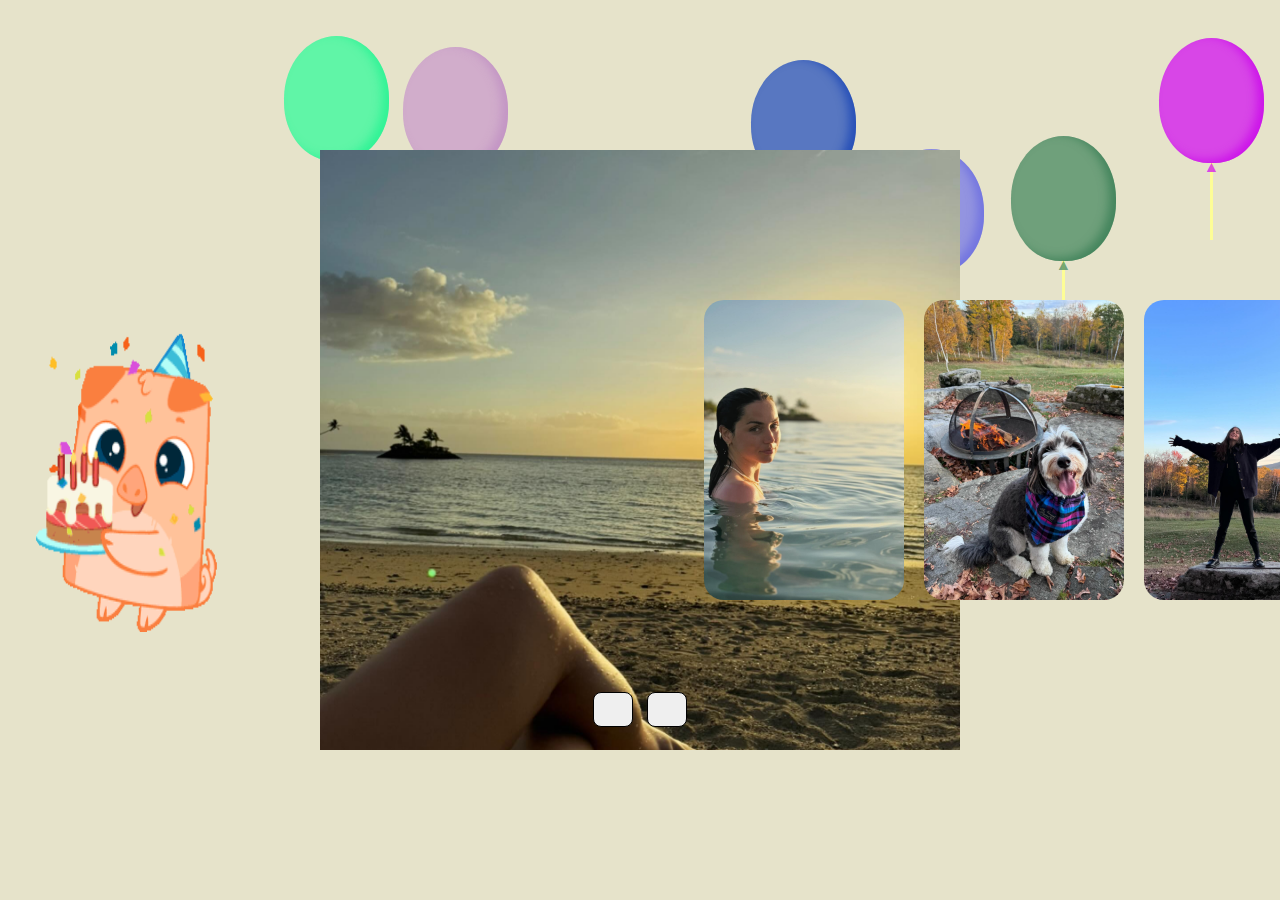
==== index.html @ 382450cf "audio" ====
<!DOCTYPE html>
<html lang="en">
  <head>
    <meta charset="UTF-8" />
    <meta name="viewport" content="width=device-width, initial-scale=1.0" />
    <title>❤️</title>
    <link rel="stylesheet" href="style.css" />
    <link
      rel="stylesheet"
      href="https://cdnjs.cloudflare.com/ajax/libs/font-awesome/6.4.0/css/all.min.css"
      integrity="sha512-iecdLmaskl7CVkqkXNQ/ZH/XLlvWZOJyj7Yy7tcenmpD1ypASozpmT/E0iPtmFIB46ZmdtAc9eNBvH0H/ZpiBw=="
      crossorigin="anonymous"
      referrerpolicy="no-referrer"
    />
  </head>
  <body>
    <audio autoplay>
      <source src="keys.mp3" type="audio/mp3" />
      Your browser does not support the audio tag.
    </audio>
    <audio autoplay>
      <source src="hbd.mp3" type="audio/mp3" />
      Your browser does not support the audio tag.
    </audio>
    <div class="highlight">
      <a href="indexs.html" class="link animate-heartbeat">birthday message you</a>
    </div>
    <div id="balloon-container">
      <img class="icon-image" src="bibipet-cuteanimals.gif" />
    </div>
    <div class="container container-box">
      <div class="slide">
        <!-- image 1 -->
        <div
          class="item"
          style="
            background-image: url(363319378_1037204184107259_3696340344881039444_n.jpg);
          "
        >
          <div class="content">
            <div class="des">
              <p></p>
            </div>
          </div>
        </div>
        <!-- image 2 -->
        <div
          class="item"
          style="
            background-image: url(413957828_671311791845725_1181697682929835338_n.jpg);
          "
        >
          <div class="content">
            <div class="des">
              <p></p>
            </div>
          </div>
        </div>
        <!-- image 3 -->

        <div
          class="item"
          style="
            background-image: url(412496550_2277190125810621_2917010354239382288_n.jpg);
          "
        >
          <div class="content">
            <div class="des">
              <p></p>
            </div>
          </div>
        </div>
        <!-- image 4 -->

        <div
          class="item"
          style="
            background-image: url(394581456_864671531776290_8231750035760934904_n.jpg);
          "
        >
          <div class="content">
            <div class="des">
              <p></p>
            </div>
          </div>
        </div>
        <!-- image 5 -->

        <div
          class="item"
          style="
            background-image: url(394118664_132426189962047_4178210124395012416_n.jpg);
          "
        >
          <div class="content">
            <div class="des">
              <p></p>
            </div>
          </div>
        </div>
        <!-- image 6 -->

        <div
          class="item"
          style="
            background-image: url(394115337_633947712275140_6650635257656160413_n.jpg);
          "
        >
          <div class="content">
            <div class="des">
              <p></p>
            </div>
          </div>
        </div>
      </div>

      <div class="button">
        <button class="prev"><i class="fa-solid fa-arrow-left"></i></button>
        <button class="next"><i class="fa-solid fa-arrow-right"></i></button>
      </div>
    </div>
  </body>
  <script>
    document.addEventListener("DOMContentLoaded", function () {
      let des = document.querySelectorAll("p");
      des[0].textContent = "🎉✨ 🥳 🎂 💙 💖";
      des[1].textContent = "Wishing you a day filled with joy, laughter, and all the things that make you smile. ";
      des[2].textContent = " May this new year of your life bring you closer to your dreams and fill your heart with love and fulfillment";
      des[3].textContent = " Enjoy every moment of your special day and cherish the memories you create";
      des[4].textContent = "Here's to another amazing year ahead! Cheers to you!";
      des[5].textContent = "";
    });

    let next = document.querySelector(".next");
    let prev = document.querySelector(".prev");
    var highlight = document.querySelector(".highlight");
    var cout = 0;
    next.addEventListener("click", function () {
      let items = document.querySelectorAll(".item");
      if (cout === items.length - 1) {
        highlight.style.display = "block";
        return;
      }
      if (cout == 4) {
        setTimeout(() => {
          highlight.style.display = "block";
        }, 1000);
      }
      document.querySelector(".slide").appendChild(items[0]);
      cout = cout + 1;
    });

    prev.addEventListener("click", function () {
      let items = document.querySelectorAll(".item");
      highlight.style.display = "none";
      if (cout <= 0) {
        return;
      }
      document.querySelector(".slide").prepend(items[items.length - 1]);
      cout = cout - 1;
      console.log(cout);
    });
    const balloonContainer = document.getElementById("balloon-container");

    function random(num) {
      return Math.floor(Math.random() * num);
    }

    function getRandomStyles() {
      var r = random(255);
      var g = random(255);
      var b = random(255);
      var mt = random(200);
      var ml = random(50);
      var dur = random(5) + 5;
      return `
background-color: rgba(${r},${g},${b},0.7);
color: rgba(${r},${g},${b},0.7); 
box-shadow: inset -7px -3px 10px rgba(${r - 10},${g - 10},${b - 10},0.7);
margin: ${mt}px 0 0 ${ml}px;
animation: float ${dur}s ease-in infinite
`;
    }

    function createBalloons(num) {
      for (var i = num; i > 0; i--) {
        var balloon = document.createElement("div");
        balloon.className = "balloon";
        balloon.style.cssText = getRandomStyles();
        balloonContainer.append(balloon);
      }
    }
    window.addEventListener("load", () => {
      createBalloons(100);
    });
  </script>
</html>
---- style.css ----
* {
  margin: 0;
  padding: 0;
  box-sizing: border-box;
}

body {
  background: #e6e3ca;
  overflow: hidden;
}

.container {
  position: absolute;
  top: 50%;
  left: 50%;
  transform: translate(-50%, -50%);
  width: 1000px;
  height: 600px;
  background: #f5f5f5;
  /* box-shadow: 0 30px 50px #dbdbdb; */
}

.container .slide .item {
  width: 200px;
  height: 300px;
  position: absolute;
  top: 50%;
  transform: translate(0, -50%);
  border-radius: 20px;
  /* box-shadow: 0 30px 50px #505050; */
  background-position: 50% 50%;
  background-size: cover;
  display: inline-block;
  transition: 0.5s;
}

.slide .item:nth-child(1),
.slide .item:nth-child(2) {
  top: 0;
  left: 0;
  transform: translate(0, 0);
  border-radius: 0;
  width: 100%;
  height: 100%;
}

.slide .item:nth-child(3) {
  left: 60%;
}
.slide .item:nth-child(4) {
  left: calc(60% + 220px);
}
.slide .item:nth-child(5) {
  left: calc(60% + 440px);
}

/* here n = 0, 1, 2, 3,... */
.slide .item:nth-child(n + 6) {
  left: calc(60% + 660px);
  opacity: 0;
}

.item .content {
  position: absolute;
  top: 50%;
  left: 100px;
  width: 300px;
  text-align: left;
  color: #eee;
  transform: translate(0, -50%);
  font-family: system-ui;
  display: none;
}

.slide .item:nth-child(2) .content {
  display: block;
}

.content .name {
  font-size: 40px;
  text-transform: uppercase;
  font-weight: bold;
  opacity: 0;
  animation: animate 1s ease-in-out 1 forwards;
}

.content .des {
  margin-top: 10px;
  margin-bottom: 20px;
  opacity: 0;
  animation: animate 1s ease-in-out 0.3s 1 forwards;
}
.content .des > p{
  font-family: Verdana, Geneva, Tahoma, sans-serif;
  font-style: italic;
  font-size: 125%;
  animation: animate 1s ease-in-out 0.3s 1 forwards;
  color: rgb(241, 225, 205);
}


.content button {
  padding: 10px 20px;
  border: none;
  cursor: pointer;
  opacity: 0;
  animation: animate 1s ease-in-out 0.6s 1 forwards;
}

@keyframes animate {
  from {
    opacity: 0;
    transform: translate(0, 100px);
    filter: blur(33px);
  }

  to {
    opacity: 1;
    transform: translate(0);
    filter: blur(0);
  }
}

.button {
  width: 100%;
  text-align: center;
  position: absolute;
  bottom: 20px;
}

.button button {
  width: 40px;
  height: 35px;
  border-radius: 8px;
  border: none;
  cursor: pointer;
  margin: 0 5px;
  border: 1px solid #000;
  transition: 0.3s;
}

.button button:hover {
  background: #ababab;
  color: #fff;
}

body {
  margin: 0;
}

#balloon-container {
  height: 100vh;
  padding: 1em;
  box-sizing: border-box;
  display: flex;
  flex-wrap: wrap;
  overflow: hidden;
  transition: opacity 500ms;
}

.balloon {
  height: 125px;
  width: 105px;
  border-radius: 75% 75% 70% 70%;
  position: relative;
}

.balloon:before {
  content: "";
  height: 75px;
  width: 1px;
  padding: 1px;
  background-color: #fdfd96;
  display: block;
  position: absolute;
  top: 125px;
  left: 0;
  right: 0;
  margin: auto;
}

.balloon:after {
  content: "▲";
  text-align: center;
  display: block;
  position: absolute;
  color: inherit;
  top: 120px;
  left: 0;
  right: 0;
  margin: auto;
}

@keyframes float {
  from {
    transform: translateY(100vh);
    opacity: 1;
  }
  to {
    transform: translateY(-300vh);
    opacity: 0;
  }
}

.container-box {
  /* height: 50%; */
  width: 50%;
}

.icon-image {
  height: 35%;
  width: 15%;
  margin: 25% auto;
}
/* .link{
  position: relative;
  left: 50%;
} */

.highlight {
  position: absolute;
  top: 50%;
  left: 25%;
  height: 10vh;
  width: 50vw;
  z-index: 15;
  background-color: #47454547;
  display: none;
}

.highlight > .link {
  position: absolute; 
  top: 25%;
  left: 30%;
  padding: 10px;
  color: yellow;
  text-decoration: none;
  background-color: orange;
  font-weight: 500;
  font-size: 15px;
}


@keyframes heartbeat {
  0% {
    transform: scale(1);
    opacity: 0.7;
  }
  25% {
    transform: scale(1.1);
    opacity: 1;
  }
  50% {
    transform: scale(1);
    opacity: 0.7;
  }
  75% {
    transform: scale(1.1);
    opacity: 1;
  }
  100% {
    transform: scale(1);
    opacity: 0.7;
  }
}

.animate-heartbeat {
  animation: heartbeat 2s infinite;
}
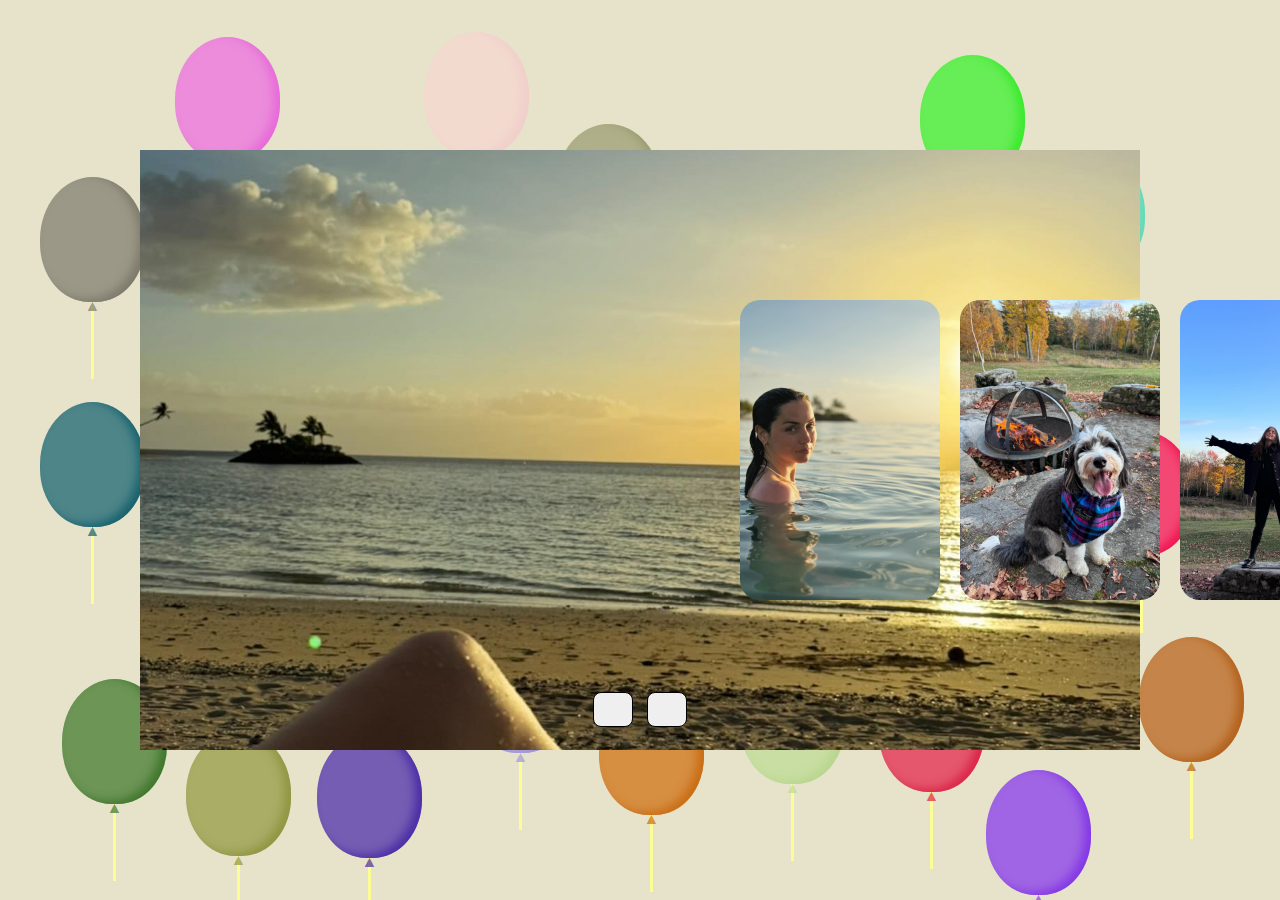
==== commit ccb23dce: "css fix it" ====
--- a/index.html
+++ b/index.html
@@ -14,111 +14,110 @@
     />
   </head>
   <body>
-    <audio autoplay>
+    <!-- <audio autoplay>
       <source src="keys.mp3" type="audio/mp3" />
       Your browser does not support the audio tag.
-    </audio>
-    <audio autoplay>
+    </audio> -->
+    <!-- <audio autoplay>
       <source src="hbd.mp3" type="audio/mp3" />
       Your browser does not support the audio tag.
-    </audio>
+    </audio> -->
     <div class="highlight">
       <a href="indexs.html" class="link animate-heartbeat">birthday message you</a>
     </div>
     <div id="balloon-container">
-      <img class="icon-image" src="bibipet-cuteanimals.gif" />
     </div>
-    <div class="container container-box">
-      <div class="slide">
-        <!-- image 1 -->
-        <div
-          class="item"
-          style="
-            background-image: url(363319378_1037204184107259_3696340344881039444_n.jpg);
-          "
-        >
-          <div class="content">
-            <div class="des">
-              <p></p>
+      <div class="container">
+        <div class="slide">
+          <!-- image 1 -->
+          <div
+            class="item"
+            style="
+              background-image: url(363319378_1037204184107259_3696340344881039444_n.jpg);
+            "
+          >
+            <div class="content">
+              <div class="des">
+                <p></p>
+              </div>
+            </div>
+          </div>
+          <!-- image 2 -->
+          <div
+            class="item"
+            style="
+              background-image: url(413957828_671311791845725_1181697682929835338_n.jpg);
+            "
+          >
+            <div class="content">
+              <div class="des">
+                <p></p>
+              </div>
+            </div>
+          </div>
+          <!-- image 3 -->
+  
+          <div
+            class="item"
+            style="
+              background-image: url(412496550_2277190125810621_2917010354239382288_n.jpg);
+            "
+          >
+            <div class="content">
+              <div class="des">
+                <p></p>
+              </div>
+            </div>
+          </div>
+          <!-- image 4 -->
+  
+          <div
+            class="item"
+            style="
+              background-image: url(394581456_864671531776290_8231750035760934904_n.jpg);
+            "
+          >
+            <div class="content">
+              <div class="des">
+                <p></p>
+              </div>
+            </div>
+          </div>
+          <!-- image 5 -->
+  
+          <div
+            class="item"
+            style="
+              background-image: url(394118664_132426189962047_4178210124395012416_n.jpg);
+            "
+          >
+            <div class="content">
+              <div class="des">
+                <p></p>
+              </div>
+            </div>
+          </div>
+          <!-- image 6 -->
+  
+          <div
+            class="item"
+            style="
+              background-image: url(394115337_633947712275140_6650635257656160413_n.jpg);
+            "
+          >
+            <div class="content">
+              <div class="des">
+                <p></p>
+              </div>
             </div>
           </div>
         </div>
-        <!-- image 2 -->
-        <div
-          class="item"
-          style="
-            background-image: url(413957828_671311791845725_1181697682929835338_n.jpg);
-          "
-        >
-          <div class="content">
-            <div class="des">
-              <p></p>
-            </div>
-          </div>
-        </div>
-        <!-- image 3 -->
-
-        <div
-          class="item"
-          style="
-            background-image: url(412496550_2277190125810621_2917010354239382288_n.jpg);
-          "
-        >
-          <div class="content">
-            <div class="des">
-              <p></p>
-            </div>
-          </div>
-        </div>
-        <!-- image 4 -->
-
-        <div
-          class="item"
-          style="
-            background-image: url(394581456_864671531776290_8231750035760934904_n.jpg);
-          "
-        >
-          <div class="content">
-            <div class="des">
-              <p></p>
-            </div>
-          </div>
-        </div>
-        <!-- image 5 -->
-
-        <div
-          class="item"
-          style="
-            background-image: url(394118664_132426189962047_4178210124395012416_n.jpg);
-          "
-        >
-          <div class="content">
-            <div class="des">
-              <p></p>
-            </div>
-          </div>
-        </div>
-        <!-- image 6 -->
-
-        <div
-          class="item"
-          style="
-            background-image: url(394115337_633947712275140_6650635257656160413_n.jpg);
-          "
-        >
-          <div class="content">
-            <div class="des">
-              <p></p>
-            </div>
-          </div>
+  
+        <div class="button">
+          <button class="prev"><i class="fa-solid fa-arrow-left"></i></button>
+          <button class="next"><i class="fa-solid fa-arrow-right"></i></button>
         </div>
       </div>
-
-      <div class="button">
-        <button class="prev"><i class="fa-solid fa-arrow-left"></i></button>
-        <button class="next"><i class="fa-solid fa-arrow-right"></i></button>
-      </div>
-    </div>
   </body>
   <script>
     document.addEventListener("DOMContentLoaded", function () {
--- a/style.css
+++ b/style.css
@@ -2,6 +2,7 @@
   margin: 0;
   padding: 0;
   box-sizing: border-box;
+
 }
 
 body {
@@ -9,6 +10,9 @@
   overflow: hidden;
 }
 
+.container-box {
+  width: 50%;
+}
 .container {
   position: absolute;
   top: 50%;
@@ -202,16 +206,8 @@
   }
 }
 
-.container-box {
-  /* height: 50%; */
-  width: 50%;
-}
-
-.icon-image {
-  height: 35%;
-  width: 15%;
-  margin: 25% auto;
-}
+
+
 /* .link{
   position: relative;
   left: 50%;
@@ -266,4 +262,11 @@
 
 .animate-heartbeat {
   animation: heartbeat 2s infinite;
+}
+
+@media only screen and (max-width: 600px) {
+  body {
+    background: #e6e3ca;
+    overflow: hidden;
+  }
 }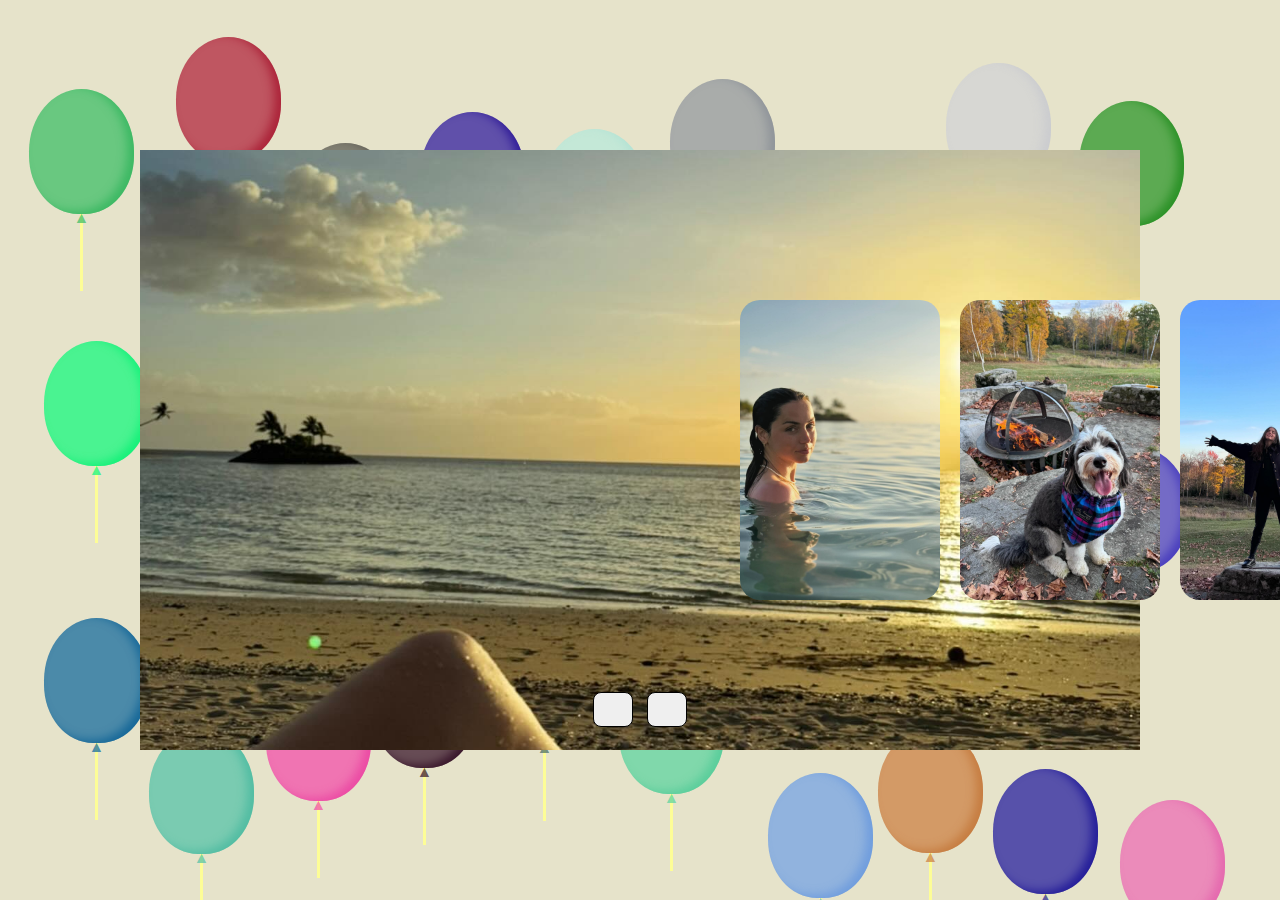
==== commit c1a85c15: "favicon" ====
--- a/index.html
+++ b/index.html
@@ -3,8 +3,10 @@
   <head>
     <meta charset="UTF-8" />
     <meta name="viewport" content="width=device-width, initial-scale=1.0" />
-    <title>❤️</title>
+    <title>Happy birthday</title>
     <link rel="stylesheet" href="style.css" />
+    <link rel="icon" href="favicon-48x48.png" type="image/x-icon">
+
     <link
       rel="stylesheet"
       href="https://cdnjs.cloudflare.com/ajax/libs/font-awesome/6.4.0/css/all.min.css"
@@ -14,14 +16,10 @@
     />
   </head>
   <body>
-    <!-- <audio autoplay>
+    <audio autoplay>
       <source src="keys.mp3" type="audio/mp3" />
       Your browser does not support the audio tag.
-    </audio> -->
-    <!-- <audio autoplay>
-      <source src="hbd.mp3" type="audio/mp3" />
-      Your browser does not support the audio tag.
-    </audio> -->
+    </audio>
     <div class="highlight">
       <a href="indexs.html" class="link animate-heartbeat">birthday message you</a>
     </div>
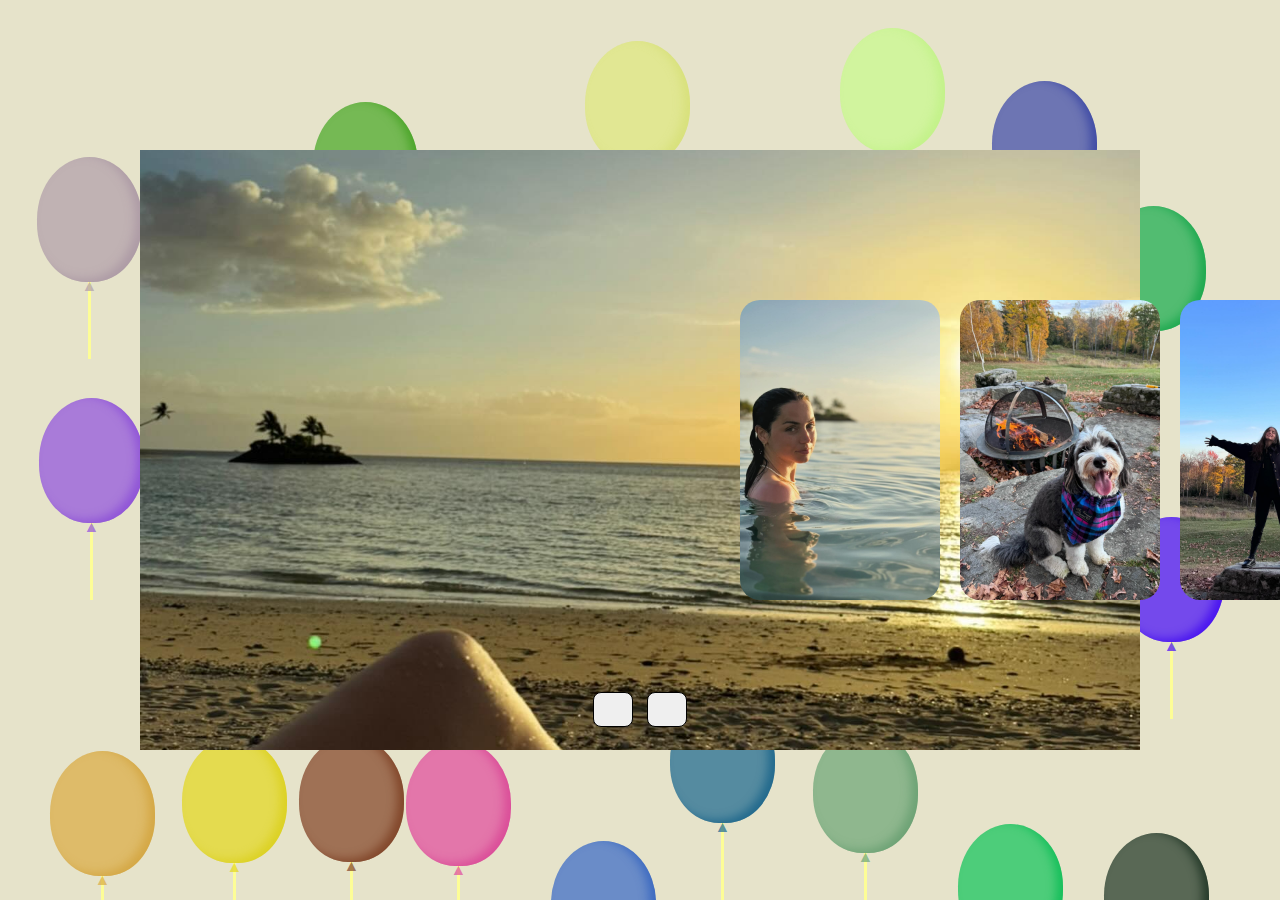
==== commit bd19cc05: "css fix" ====
--- a/index.html
+++ b/index.html
@@ -95,20 +95,7 @@
               </div>
             </div>
           </div>
-          <!-- image 6 -->
-  
-          <div
-            class="item"
-            style="
-              background-image: url(394115337_633947712275140_6650635257656160413_n.jpg);
-            "
-          >
-            <div class="content">
-              <div class="des">
-                <p></p>
-              </div>
-            </div>
-          </div>
+
         </div>
   
         <div class="button">
@@ -118,77 +105,83 @@
       </div>
   </body>
   <script>
-    document.addEventListener("DOMContentLoaded", function () {
-      let des = document.querySelectorAll("p");
-      des[0].textContent = "🎉✨ 🥳 🎂 💙 💖";
-      des[1].textContent = "Wishing you a day filled with joy, laughter, and all the things that make you smile. ";
-      des[2].textContent = " May this new year of your life bring you closer to your dreams and fill your heart with love and fulfillment";
-      des[3].textContent = " Enjoy every moment of your special day and cherish the memories you create";
-      des[4].textContent = "Here's to another amazing year ahead! Cheers to you!";
-      des[5].textContent = "";
+    document.addEventListener("DOMContentLoaded", () => {
+      const des = document.querySelectorAll("p");
+      const messages = [
+        "🎉✨ 🥳 🎂 💙 💖",
+        "Wishing you a day filled with joy, laughter, and all the things that make you smile.",
+        "May this new year of your life bring you closer to your dreams and fill your heart with love and fulfillment.",
+        "Enjoy every moment of your special day and cherish the memories you create.",
+        "Here's to another amazing year ahead! Cheers to you!"
+      ];
+  
+      des.forEach((item, index) => {
+        item.textContent = messages[index] || "";
+      });
+  
+      let cout = 0;
+      const next = document.querySelector(".next");
+      const prev = document.querySelector(".prev");
+      const highlight = document.querySelector(".highlight");
+  
+      next.addEventListener("click", () => {
+        const items = document.querySelectorAll(".item");
+        if (cout === items.length - 1) {
+          highlight.style.display = "block";
+          return;
+        }
+        if (cout === 3) {
+          setTimeout(() => {
+            highlight.style.display = "block";
+          }, 1000);
+        }
+        document.querySelector(".slide").appendChild(items[0]);
+        cout++;
+      });
+  
+      prev.addEventListener("click", () => {
+        const items = document.querySelectorAll(".item");
+        highlight.style.display = "none";
+        if (cout <= 0) return;
+  
+        document.querySelector(".slide").prepend(items[items.length - 1]);
+        cout--;
+      });
+  
+      const balloonContainer = document.getElementById("balloon-container");
+  
+      function random(num) {
+        return Math.floor(Math.random() * num);
+      }
+  
+      function getRandomStyles() {
+        const r = random(255);
+        const g = random(255);
+        const b = random(255);
+        const mt = random(200);
+        const ml = random(50);
+        const dur = random(5) + 5;
+        return `
+          background-color: rgba(${r},${g},${b},0.7);
+          color: rgba(${r},${g},${b},0.7); 
+          box-shadow: inset -7px -3px 10px rgba(${r - 10},${g - 10},${b - 10},0.7);
+          margin: ${mt}px 0 0 ${ml}px;
+          animation: float ${dur}s ease-in infinite;
+        `;
+      }
+  
+      function createBalloons(num) {
+        for (let i = 0; i < num; i++) {
+          const balloon = document.createElement("div");
+          balloon.className = "balloon";
+          balloon.style.cssText = getRandomStyles();
+          balloonContainer.appendChild(balloon);
+        }
+      }
+  
+      window.addEventListener("load", () => {
+        createBalloons(100);
+      });
     });
-
-    let next = document.querySelector(".next");
-    let prev = document.querySelector(".prev");
-    var highlight = document.querySelector(".highlight");
-    var cout = 0;
-    next.addEventListener("click", function () {
-      let items = document.querySelectorAll(".item");
-      if (cout === items.length - 1) {
-        highlight.style.display = "block";
-        return;
-      }
-      if (cout == 4) {
-        setTimeout(() => {
-          highlight.style.display = "block";
-        }, 1000);
-      }
-      document.querySelector(".slide").appendChild(items[0]);
-      cout = cout + 1;
-    });
-
-    prev.addEventListener("click", function () {
-      let items = document.querySelectorAll(".item");
-      highlight.style.display = "none";
-      if (cout <= 0) {
-        return;
-      }
-      document.querySelector(".slide").prepend(items[items.length - 1]);
-      cout = cout - 1;
-      console.log(cout);
-    });
-    const balloonContainer = document.getElementById("balloon-container");
-
-    function random(num) {
-      return Math.floor(Math.random() * num);
-    }
-
-    function getRandomStyles() {
-      var r = random(255);
-      var g = random(255);
-      var b = random(255);
-      var mt = random(200);
-      var ml = random(50);
-      var dur = random(5) + 5;
-      return `
-background-color: rgba(${r},${g},${b},0.7);
-color: rgba(${r},${g},${b},0.7); 
-box-shadow: inset -7px -3px 10px rgba(${r - 10},${g - 10},${b - 10},0.7);
-margin: ${mt}px 0 0 ${ml}px;
-animation: float ${dur}s ease-in infinite
-`;
-    }
-
-    function createBalloons(num) {
-      for (var i = num; i > 0; i--) {
-        var balloon = document.createElement("div");
-        balloon.className = "balloon";
-        balloon.style.cssText = getRandomStyles();
-        balloonContainer.append(balloon);
-      }
-    }
-    window.addEventListener("load", () => {
-      createBalloons(100);
-    });
-  </script>
+  </script>  
 </html>
--- a/style.css
+++ b/style.css
@@ -207,11 +207,6 @@
 }
 
 
-
-/* .link{
-  position: relative;
-  left: 50%;
-} */
 
 .highlight {
   position: absolute;
@@ -234,6 +229,7 @@
   background-color: orange;
   font-weight: 500;
   font-size: 15px;
+  cursor: pointer;
 }
 
 
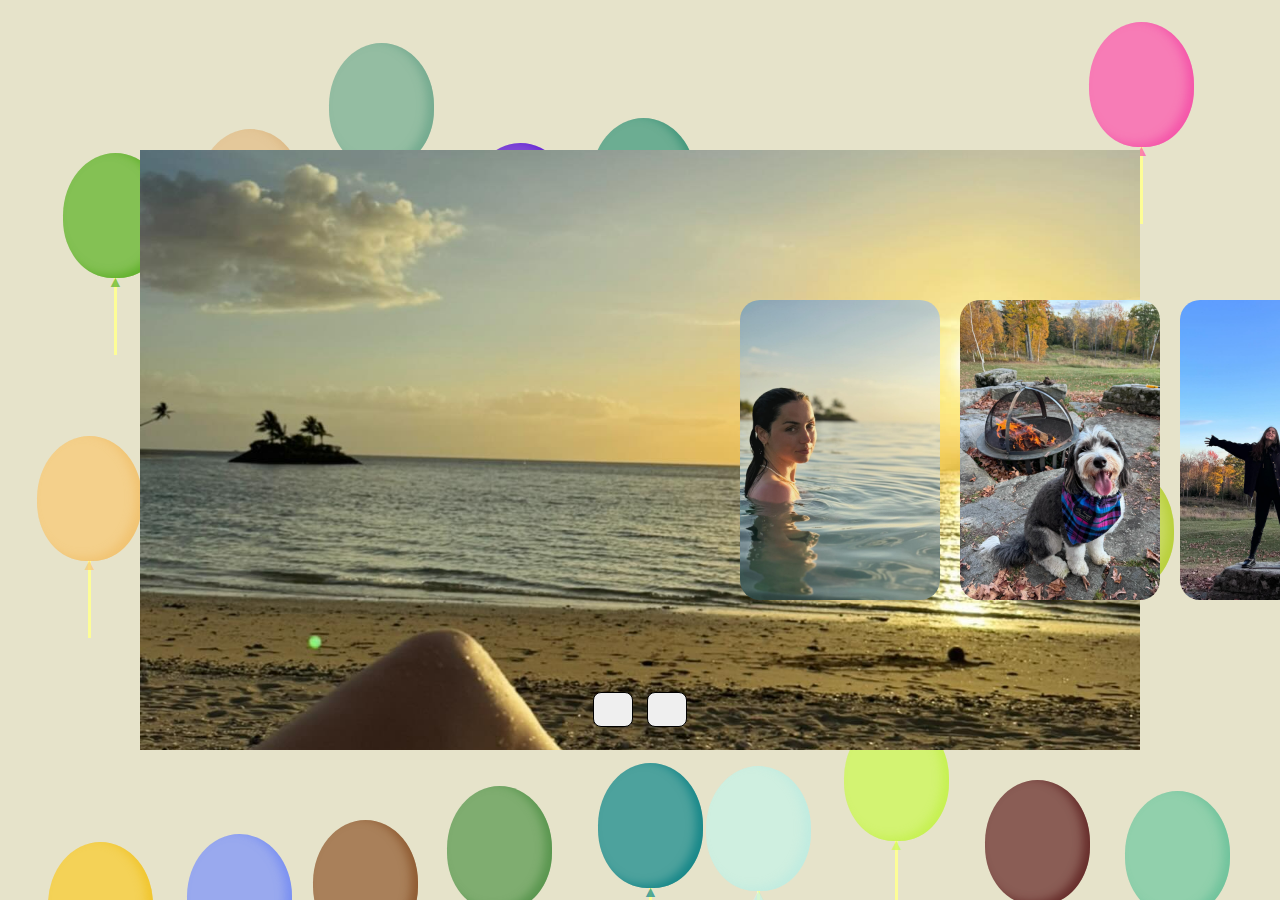
==== commit 09181bf4: "audio" ====
--- a/index.html
+++ b/index.html
@@ -16,10 +16,7 @@
     />
   </head>
   <body>
-    <audio autoplay>
-      <source src="keys.mp3" type="audio/mp3" />
-      Your browser does not support the audio tag.
-    </audio>
+
     <div class="highlight">
       <a href="indexs.html" class="link animate-heartbeat">birthday message you</a>
     </div>
@@ -103,6 +100,10 @@
           <button class="next"><i class="fa-solid fa-arrow-right"></i></button>
         </div>
       </div>
+      <audio autoplay>
+        <source src="keys.mp3" type="audio/mp3" />
+        Your browser does not support the audio tag.
+      </audio>
   </body>
   <script>
     document.addEventListener("DOMContentLoaded", () => {
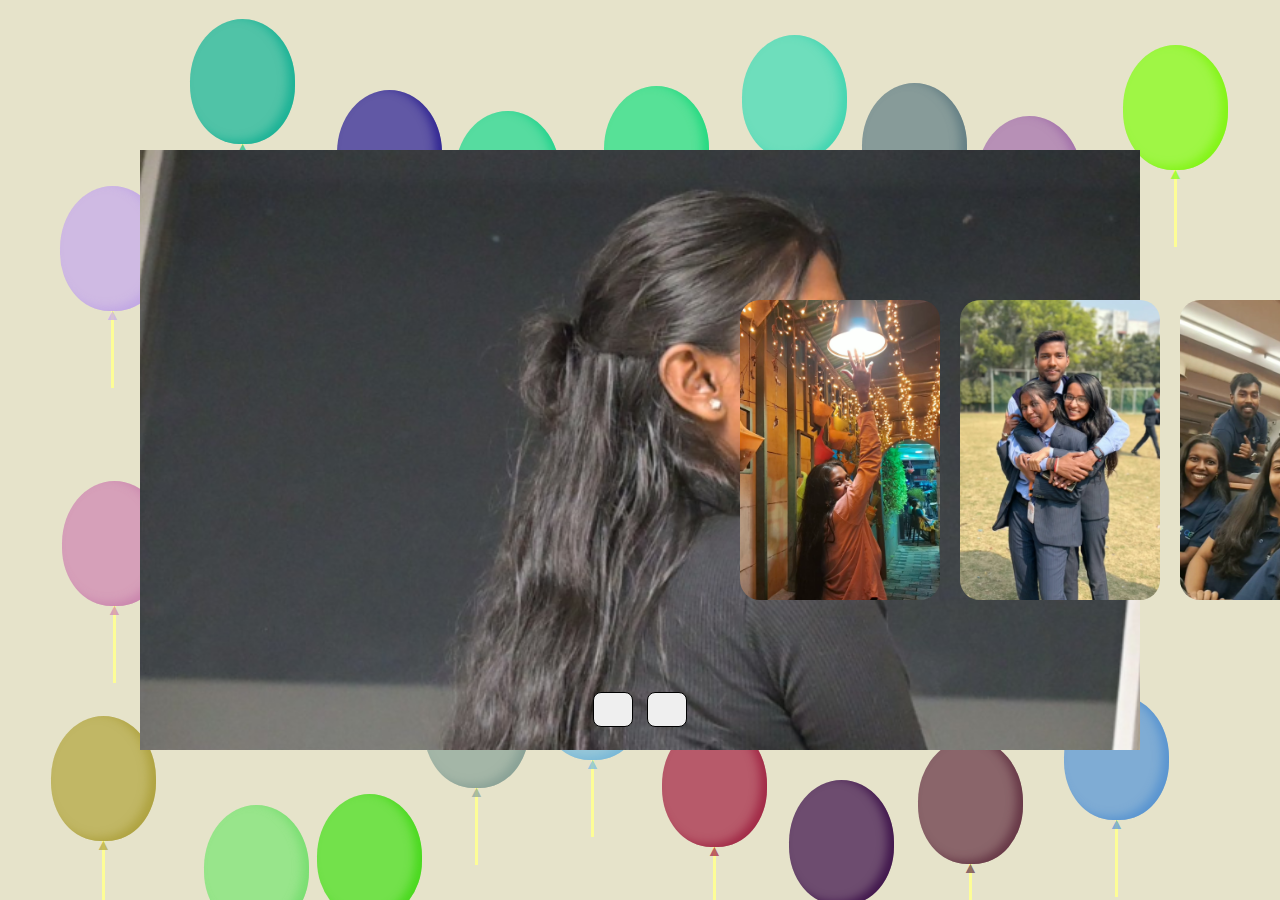
==== commit 8a83da44: "dec_20" ====
--- a/index.html
+++ b/index.html
@@ -28,8 +28,8 @@
           <div
             class="item"
             style="
-              background-image: url(363319378_1037204184107259_3696340344881039444_n.jpg);
-            "
+            background-image: url('Macrie/image1.png');
+          "
           >
             <div class="content">
               <div class="des">
@@ -41,7 +41,7 @@
           <div
             class="item"
             style="
-              background-image: url(413957828_671311791845725_1181697682929835338_n.jpg);
+              background-image: url(Macrie/image2.png);
             "
           >
             <div class="content">
@@ -55,7 +55,7 @@
           <div
             class="item"
             style="
-              background-image: url(412496550_2277190125810621_2917010354239382288_n.jpg);
+              background-image: url(Macrie/image3.png);
             "
           >
             <div class="content">
@@ -69,7 +69,7 @@
           <div
             class="item"
             style="
-              background-image: url(394581456_864671531776290_8231750035760934904_n.jpg);
+              background-image: url(Macrie/image4.png);
             "
           >
             <div class="content">
@@ -83,7 +83,7 @@
           <div
             class="item"
             style="
-              background-image: url(394118664_132426189962047_4178210124395012416_n.jpg);
+              background-image: url(Macrie/image5.png);
             "
           >
             <div class="content">
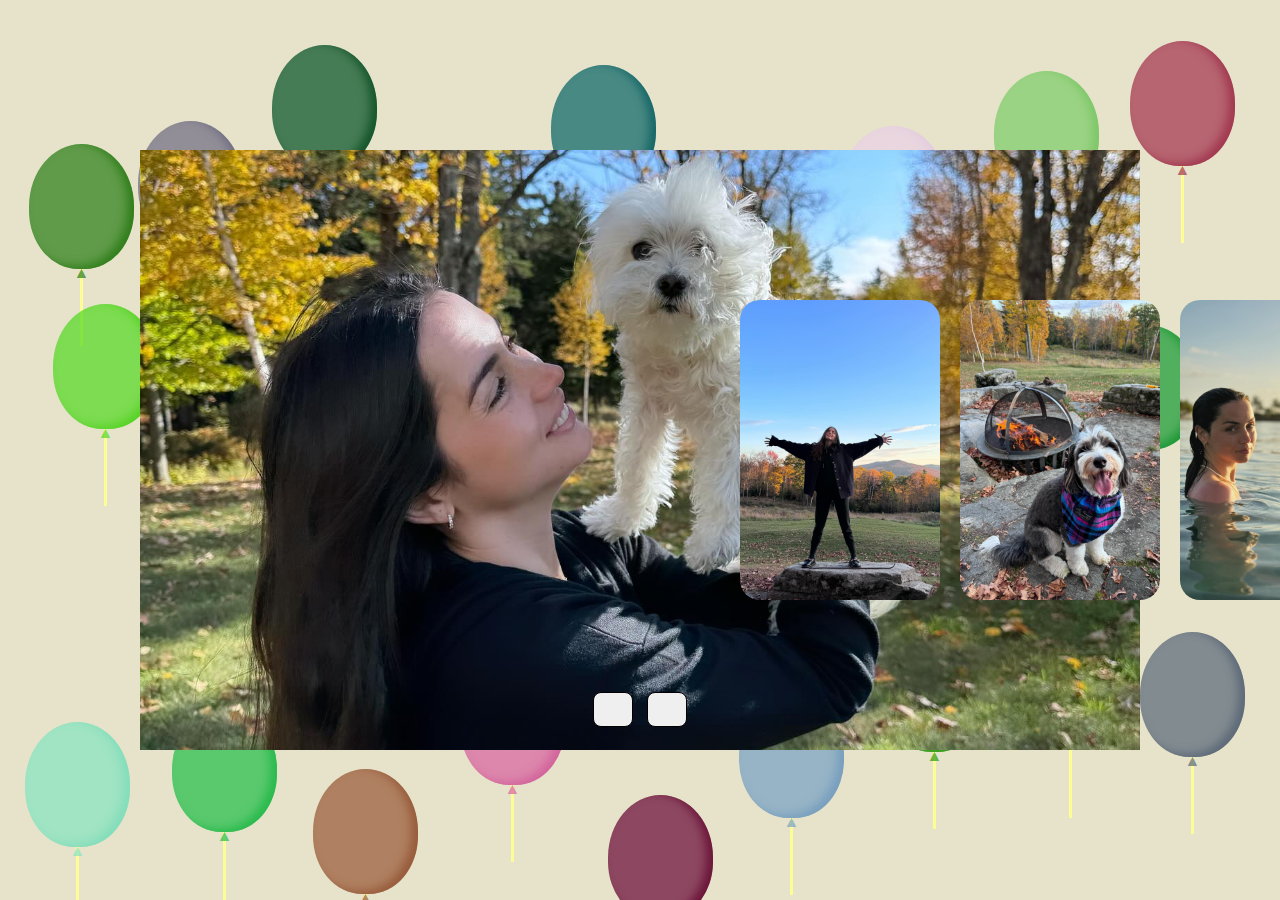
==== commit 79943235: "assets file" ====
--- a/index.html
+++ b/index.html
@@ -28,8 +28,8 @@
           <div
             class="item"
             style="
-            background-image: url('Macrie/image1.png');
-          "
+              background-image: url(assets/image1.jpg);
+            "
           >
             <div class="content">
               <div class="des">
@@ -41,7 +41,7 @@
           <div
             class="item"
             style="
-              background-image: url(Macrie/image2.png);
+              background-image: url(assets/image2.jpg);
             "
           >
             <div class="content">
@@ -55,7 +55,7 @@
           <div
             class="item"
             style="
-              background-image: url(Macrie/image3.png);
+              background-image: url(assets/image3.jpg);
             "
           >
             <div class="content">
@@ -69,7 +69,7 @@
           <div
             class="item"
             style="
-              background-image: url(Macrie/image4.png);
+              background-image: url(assets/image4.jpg);
             "
           >
             <div class="content">
@@ -83,7 +83,7 @@
           <div
             class="item"
             style="
-              background-image: url(Macrie/image5.png);
+              background-image: url(assets/image5.jpg);
             "
           >
             <div class="content">
@@ -101,7 +101,7 @@
         </div>
       </div>
       <audio autoplay>
-        <source src="keys.mp3" type="audio/mp3" />
+        <source src="assets/keys.mp3" type="audio/mp3" />
         Your browser does not support the audio tag.
       </audio>
   </body>
--- a/style.css
+++ b/style.css
@@ -148,9 +148,6 @@
   color: #fff;
 }
 
-body {
-  margin: 0;
-}
 
 #balloon-container {
   height: 100vh;
@@ -262,7 +259,17 @@
 
 @media only screen and (max-width: 600px) {
   body {
+    
     background: #e6e3ca;
     overflow: hidden;
   }
+  .container {
+    position: absolute;
+    top: 50%;
+    left: 50%;
+    transform: translate(-50%, -50%);
+    width: 500px;
+    background: #f5f5f5;
+    /* box-shadow: 0 30px 50px #dbdbdb; */
+  }
 }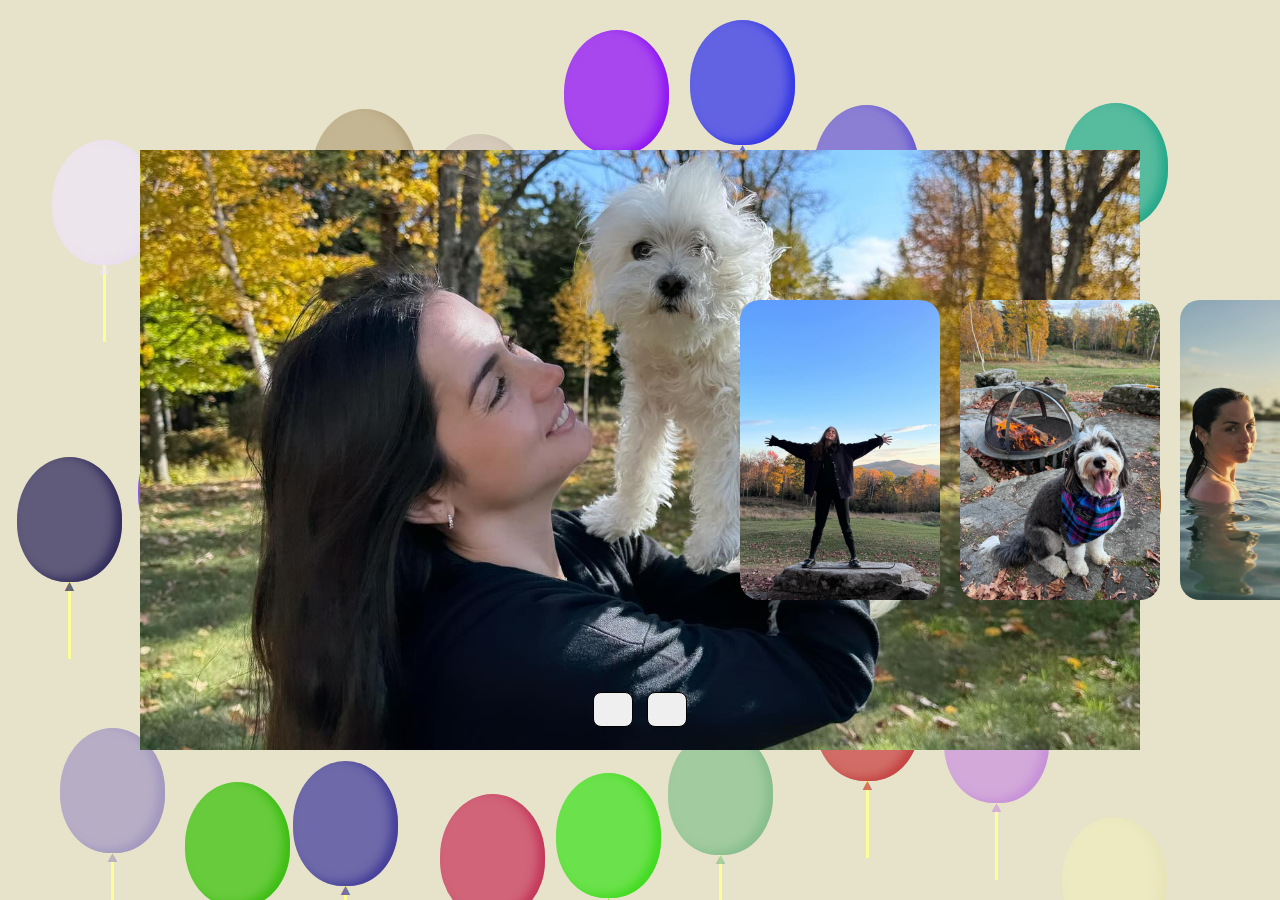
==== commit fed2e4a5: "fix favicon" ====
--- a/index.html
+++ b/index.html
@@ -5,7 +5,7 @@
     <meta name="viewport" content="width=device-width, initial-scale=1.0" />
     <title>Happy birthday</title>
     <link rel="stylesheet" href="style.css" />
-    <link rel="icon" href="favicon-48x48.png" type="image/x-icon">
+    <link rel="icon" href="assets/favicon-48x48.png" type="image/x-icon">
 
     <link
       rel="stylesheet"
